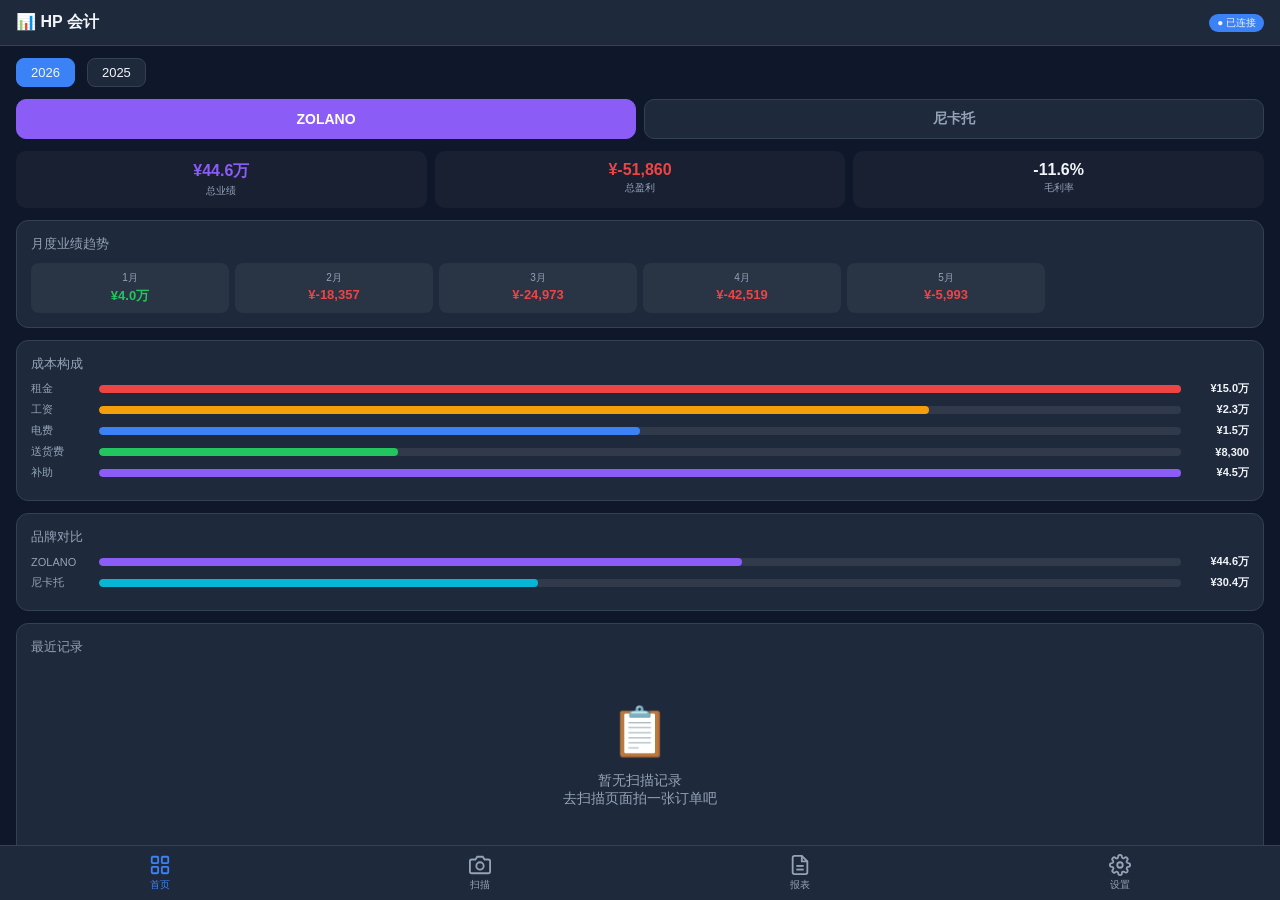
==== docs/index.html @ cd835fe2 "Move to docs/ for GitHub Pages" ====
<!DOCTYPE html>
<html lang="zh-CN">
<head>
<meta charset="UTF-8">
<meta name="viewport" content="width=device-width, initial-scale=1.0, maximum-scale=1.0, user-scalable=no">
<title>HP 会计 — ZOLANO & 尼卡托</title>
<link rel="manifest" href="manifest.json">
<link rel="apple-touch-icon" href="icon-192.png">
<style>
* { margin:0; padding:0; box-sizing:border-box; -webkit-tap-highlight-color:transparent; }
:root {
  --bg: #0f172a; --card: #1e293b; --border: #334155;
  --text: #f1f5f9; --muted: #94a3b8; --accent: #3b82f6;
  --green: #22c55e; --red: #ef4444; --amber: #f59e0b;
  --zolano: #8b5cf6; --nikator: #06b6d4;
}
html, body { height:100%; font-family: -apple-system, "PingFang SC", "Microsoft YaHei", sans-serif; background:var(--bg); color:var(--text); }
body { display:flex; flex-direction:column; }

/* Header */
.header {
  padding:12px 16px; background:var(--card); border-bottom:1px solid var(--border);
  display:flex; align-items:center; justify-content:space-between; flex-shrink:0;
}
.header h1 { font-size:16px; font-weight:600; }
.header .badge { font-size:10px; padding:2px 8px; border-radius:10px; background:var(--accent); }

/* Main Content */
.main { flex:1; overflow-y:auto; padding:12px 16px; padding-bottom:80px; }

/* Bottom Nav */
.nav {
  position:fixed; bottom:0; left:0; right:0; display:flex;
  background:var(--card); border-top:1px solid var(--border); z-index:100;
}
.nav-btn {
  flex:1; display:flex; flex-direction:column; align-items:center; justify-content:center;
  padding:8px 0; background:none; border:none; color:var(--muted); font-size:10px; cursor:pointer;
  transition:color .2s;
}
.nav-btn.active { color:var(--accent); }
.nav-btn svg { width:22px; height:22px; margin-bottom:2px; }

/* Page containers */
.page { display:none; }
.page.active { display:block; }

/* Cards */
.card {
  background:var(--card); border:1px solid var(--border); border-radius:12px;
  padding:14px; margin-bottom:12px;
}
.card-title { font-size:13px; color:var(--muted); margin-bottom:8px; }
.card-value { font-size:24px; font-weight:700; }
.card-sub { font-size:11px; color:var(--muted); margin-top:4px; }

/* Brand tabs */
.brand-tabs { display:flex; gap:8px; margin-bottom:12px; }
.brand-tab {
  flex:1; padding:10px; border-radius:10px; border:1px solid var(--border);
  background:var(--card); color:var(--muted); font-size:14px; font-weight:600;
  cursor:pointer; text-align:center; transition:all .2s;
}
.brand-tab.active-zolano { background:var(--zolano); color:#fff; border-color:var(--zolano); }
.brand-tab.active-nikator { background:var(--nikator); color:#fff; border-color:var(--nikator); }

/* Monthly overview */
.month-grid { display:grid; grid-template-columns:repeat(6,1fr); gap:6px; margin-top:10px; }
.month-cell {
  background:rgba(255,255,255,.05); border-radius:8px; padding:8px 4px; text-align:center;
}
.month-cell .m-label { font-size:10px; color:var(--muted); }
.month-cell .m-val { font-size:13px; font-weight:600; margin-top:2px; }
.month-cell.profit { color:var(--green); }
.month-cell.loss { color:var(--red); }

/* Comparison bar */
.comp-bar { display:flex; align-items:center; gap:8px; margin:6px 0; }
.comp-bar .bar-bg { flex:1; height:8px; background:rgba(255,255,255,.08); border-radius:4px; overflow:hidden; }
.comp-bar .bar-fill { height:100%; border-radius:4px; }
.comp-bar .bar-label { font-size:11px; color:var(--muted); min-width:60px; }
.comp-bar .bar-val { font-size:11px; font-weight:600; min-width:60px; text-align:right; }

/* Scanner page */
.scanner-area {
  width:100%; aspect-ratio:1; background:#000; border-radius:16px;
  display:flex; align-items:center; justify-content:center; position:relative; overflow:hidden;
  margin-bottom:16px;
}
.scanner-area video { width:100%; height:100%; object-fit:cover; }
.scanner-area .overlay {
  position:absolute; inset:0; border:2px solid rgba(255,255,255,.3); border-radius:16px;
  pointer-events:none;
}
.scanner-area .scan-line {
  position:absolute; left:10%; right:10%; height:2px; background:var(--accent);
  box-shadow:0 0 12px var(--accent); animation:scan 2s ease-in-out infinite;
}
@keyframes scan { 0%,100%{top:20%} 50%{top:80%} }

.camera-placeholder { color:var(--muted); font-size:14px; text-align:center; }

.capture-btn {
  width:64px; height:64px; border-radius:50%; border:3px solid #fff;
  background:transparent; cursor:pointer; margin:16px auto; display:block;
  position:relative;
}
.capture-btn::after {
  content:''; position:absolute; inset:4px; border-radius:50%; background:#fff;
}
.capture-btn:active::after { background:var(--accent); }

/* Order form */
.form-group { margin-bottom:12px; }
.form-group label { display:block; font-size:12px; color:var(--muted); margin-bottom:4px; }
.form-group input, .form-group select, .form-group textarea {
  width:100%; padding:10px 12px; background:rgba(255,255,255,.06); border:1px solid var(--border);
  border-radius:8px; color:var(--text); font-size:14px; outline:none;
}
.form-group input:focus, .form-group select:focus { border-color:var(--accent); }
.form-row { display:grid; grid-template-columns:1fr 1fr; gap:10px; }

.submit-btn {
  width:100%; padding:14px; border:none; border-radius:10px; font-size:15px;
  font-weight:600; cursor:pointer; color:#fff;
  background:linear-gradient(135deg, var(--accent), #6366f1);
}
.submit-btn:active { opacity:.85; }
.submit-btn:disabled { opacity:.4; cursor:default; }

/* Upload status */
.upload-status {
  padding:12px; border-radius:10px; margin-top:12px; font-size:13px;
  display:none; align-items:center; gap:8px;
}
.upload-status.success { display:flex; background:rgba(34,197,94,.15); color:var(--green); }
.upload-status.error { display:flex; background:rgba(239,68,68,.15); color:var(--red); }
.upload-status.loading { display:flex; background:rgba(59,130,246,.15); color:var(--accent); }
.spinner { width:16px; height:16px; border:2px solid transparent; border-top-color:currentColor; border-radius:50%; animation:spin .8s linear infinite; }
@keyframes spin { to { transform:rotate(360deg); } }

/* Reports */
.report-summary { display:grid; grid-template-columns:1fr 1fr; gap:10px; }
.report-item { background:rgba(255,255,255,.04); border-radius:10px; padding:12px; }
.report-item .r-label { font-size:11px; color:var(--muted); }
.report-item .r-value { font-size:18px; font-weight:700; margin-top:4px; }

/* History */
.history-item {
  display:flex; align-items:center; gap:10px; padding:10px 0;
  border-bottom:1px solid var(--border);
}
.history-item:last-child { border-bottom:none; }
.history-icon {
  width:36px; height:36px; border-radius:8px; display:flex; align-items:center;
  justify-content:center; font-size:16px; flex-shrink:0;
}
.history-icon.zolano { background:rgba(139,92,246,.2); }
.history-icon.nikator { background:rgba(6,182,212,.2); }
.history-info { flex:1; min-width:0; }
.history-info .h-brand { font-size:12px; font-weight:600; }
.history-info .h-detail { font-size:11px; color:var(--muted); white-space:nowrap; overflow:hidden; text-overflow:ellipsis; }
.history-amount { font-size:14px; font-weight:600; text-align:right; }
.history-amount.positive { color:var(--green); }
.history-amount.negative { color:var(--red); }

/* Settings */
.setting-row {
  display:flex; align-items:center; justify-content:space-between;
  padding:12px 0; border-bottom:1px solid var(--border);
}
.setting-row:last-child { border-bottom:none; }
.setting-label { font-size:14px; }
.setting-desc { font-size:11px; color:var(--muted); margin-top:2px; }
.toggle {
  width:44px; height:24px; border-radius:12px; background:var(--border);
  position:relative; cursor:pointer; transition:background .2s;
}
.toggle.on { background:var(--accent); }
.toggle::after {
  content:''; position:absolute; width:20px; height:20px; border-radius:50%;
  background:#fff; top:2px; left:2px; transition:left .2s;
}
.toggle.on::after { left:22px; }

/* Toast */
.toast {
  position:fixed; top:60px; left:50%; transform:translateX(-50%);
  background:var(--card); border:1px solid var(--border); border-radius:10px;
  padding:10px 20px; font-size:13px; z-index:200; opacity:0;
  transition:opacity .3s, transform .3s; pointer-events:none;
}
.toast.show { opacity:1; transform:translateX(-50%) translateY(0); }

/* Scrollbar */
::-webkit-scrollbar { width:4px; }
::-webkit-scrollbar-thumb { background:var(--border); border-radius:2px; }

/* Empty state */
.empty-state { text-align:center; padding:40px 20px; color:var(--muted); }
.empty-state .empty-icon { font-size:48px; margin-bottom:12px; }
.empty-state .empty-text { font-size:14px; }

/* Year selector */
.year-selector { display:flex; align-items:center; gap:12px; margin-bottom:12px; }
.year-btn {
  padding:6px 14px; border-radius:8px; border:1px solid var(--border);
  background:var(--card); color:var(--text); font-size:13px; cursor:pointer;
}
.year-btn.active { background:var(--accent); border-color:var(--accent); }

/* Quick stats row */
.quick-stats { display:grid; grid-template-columns:repeat(3,1fr); gap:8px; margin-bottom:12px; }
.quick-stat { background:rgba(255,255,255,.04); border-radius:10px; padding:10px; text-align:center; }
.quick-stat .qs-val { font-size:16px; font-weight:700; }
.quick-stat .qs-label { font-size:10px; color:var(--muted); margin-top:2px; }

/* Image preview */
.preview-img {
  width:100%; max-height:200px; object-fit:cover; border-radius:10px;
  margin-bottom:12px; display:none;
}
</style>
</head>
<body>

<!-- Header -->
<div class="header">
  <h1>📊 HP 会计</h1>
  <span class="badge" id="syncBadge">● 已连接</span>
</div>

<!-- Toast -->
<div class="toast" id="toast"></div>

<!-- ===== PAGE 1: Dashboard ===== -->
<div class="main">
  <div class="page active" id="pageDashboard">
    <!-- Year selector -->
    <div class="year-selector">
      <button class="year-btn active" data-year="2026">2026</button>
      <button class="year-btn" data-year="2025">2025</button>
    </div>

    <!-- Brand tabs -->
    <div class="brand-tabs">
      <button class="brand-tab active-zolano" data-brand="zolano">ZOLANO</button>
      <button class="brand-tab" data-brand="nikator">尼卡托</button>
    </div>

    <!-- Quick stats -->
    <div class="quick-stats">
      <div class="quick-stat">
        <div class="qs-val" id="statSales">¥0</div>
        <div class="qs-label">总业绩</div>
      </div>
      <div class="quick-stat">
        <div class="qs-val" id="statProfit">¥0</div>
        <div class="qs-label">总盈利</div>
      </div>
      <div class="quick-stat">
        <div class="qs-val" id="statMargin">0%</div>
        <div class="qs-label">毛利率</div>
      </div>
    </div>

    <!-- Monthly overview -->
    <div class="card">
      <div class="card-title">月度业绩趋势</div>
      <div class="month-grid" id="monthGrid"></div>
    </div>

    <!-- Cost breakdown -->
    <div class="card">
      <div class="card-title">成本构成</div>
      <div id="costBreakdown"></div>
    </div>

    <!-- Comparison (both brands) -->
    <div class="card" id="comparisonCard">
      <div class="card-title">品牌对比</div>
      <div id="comparisonBars"></div>
    </div>

    <!-- Recent transactions -->
    <div class="card">
      <div class="card-title">最近记录</div>
      <div id="recentHistory"></div>
    </div>
  </div>

  <!-- ===== PAGE 2: Scanner ===== -->
  <div class="page" id="pageScanner">
    <div class="scanner-area" id="scannerArea">
      <div class="camera-placeholder" id="cameraPlaceholder">
        <div style="font-size:48px;margin-bottom:12px;">📷</div>
        <div>点击下方按钮开启相机</div>
      </div>
      <video id="cameraVideo" autoplay playsinline style="display:none;"></video>
      <canvas id="captureCanvas" style="display:none;"></canvas>
      <div class="overlay"><div class="scan-line"></div></div>
    </div>
    <img class="preview-img" id="previewImg">
    <button class="capture-btn" id="captureBtn" onclick="handleCapture()"></button>

    <div class="card" id="manualForm" style="display:none;">
      <div class="card-title">手动补录信息</div>
      <div class="form-group">
        <label>品牌</label>
        <select id="formBrand">
          <option value="zolano">ZOLANO</option>
          <option value="nikator">尼卡托</option>
        </select>
      </div>
      <div class="form-row">
        <div class="form-group">
          <label>客户名</label>
          <input type="text" id="formCustomer" placeholder="张先生">
        </div>
        <div class="form-group">
          <label>订单号</label>
          <input type="text" id="formOrder" placeholder="如 1005995">
        </div>
      </div>
      <div class="form-row">
        <div class="form-group">
          <label>销售业绩 (¥)</label>
          <input type="number" id="formSales" placeholder="0">
        </div>
        <div class="form-group">
          <label>出厂成本 (¥)</label>
          <input type="number" id="formCost" placeholder="0">
        </div>
      </div>
      <div class="form-row">
        <div class="form-group">
          <label>日期</label>
          <input type="date" id="formDate">
        </div>
        <div class="form-group">
          <label>产品类型</label>
          <select id="formProduct">
            <option value="sofa">沙发</option>
            <option value="bed">床架</option>
            <option value="mattress">床垫</option>
            <option value="chair">椅子</option>
            <option value="table">桌子</option>
            <option value="other">其他</option>
          </select>
        </div>
      </div>
      <div class="form-group">
        <label>备注</label>
        <textarea id="formNotes" rows="2" placeholder="产品型号、颜色等"></textarea>
      </div>
      <button class="submit-btn" onclick="submitOrder()">📤 发送到会计系统</button>
      <div class="upload-status" id="uploadStatus">
        <div class="spinner"></div>
        <span>正在发送...</span>
      </div>
    </div>
  </div>

  <!-- ===== PAGE 3: Reports ===== -->
  <div class="page" id="pageReports">
    <div class="year-selector">
      <button class="year-btn active" data-year="2026">2026</button>
      <button class="year-btn" data-year="2025">2025</button>
    </div>

    <div class="report-summary">
      <div class="report-item">
        <div class="r-label">本月总业绩</div>
        <div class="r-value" id="rptMonthSales">¥0</div>
      </div>
      <div class="report-item">
        <div class="r-label">本月总盈利</div>
        <div class="r-value" id="rptMonthProfit">¥0</div>
      </div>
      <div class="report-item">
        <div class="r-label">累计业绩 (YTD)</div>
        <div class="r-value" id="rptYtdSales">¥0</div>
      </div>
      <div class="report-item">
        <div class="r-label">累计盈利 (YTD)</div>
        <div class="r-value" id="rptYtdProfit">¥0</div>
      </div>
    </div>

    <div class="card" style="margin-top:12px;">
      <div class="card-title">月度明细</div>
      <div id="monthlyDetail"></div>
    </div>

    <div class="card">
      <div class="card-title">品牌对比</div>
      <div id="reportComparison"></div>
    </div>

    <button class="submit-btn" style="margin-top:12px;" onclick="generateReport()">📄 生成报告</button>
  </div>

  <!-- ===== PAGE 4: Settings ===== -->
  <div class="page" id="pageSettings">
    <div class="card">
      <div class="card-title">上传设置</div>
      <div class="form-group">
        <label>Webhook URL</label>
        <input type="url" id="webhookUrl" placeholder="https://your-server.com/api/upload" value="">
      </div>
      <div class="setting-row">
        <div>
          <div class="setting-label">自动上传</div>
          <div class="setting-desc">拍照后自动发送到服务器</div>
        </div>
        <div class="toggle on" id="toggleAutoUpload" onclick="toggleSetting(this)"></div>
      </div>
      <div class="setting-row">
        <div>
          <div class="setting-label">离线存储</div>
          <div class="setting-desc">无网络时保存到本地</div>
        </div>
        <div class="toggle on" id="toggleOffline" onclick="toggleSetting(this)"></div>
      </div>
    </div>

    <div class="card">
      <div class="card-title">数据管理</div>
      <div class="setting-row" onclick="exportData()" style="cursor:pointer;">
        <div>
          <div class="setting-label">导出数据</div>
          <div class="setting-desc">下载所有记录为JSON</div>
        </div>
        <span>→</span>
      </div>
      <div class="setting-row" onclick="importData()" style="cursor:pointer;">
        <div>
          <div class="setting-label">导入数据</div>
          <div class="setting-desc">从JSON文件恢复</div>
        </div>
        <span>→</span>
      </div>
      <div class="setting-row" onclick="clearData()" style="cursor:pointer;">
        <div>
          <div class="setting-label">清除所有数据</div>
          <div class="setting-desc">不可恢复的操作</div>
        </div>
        <span style="color:var(--red);">⚠</span>
      </div>
    </div>

    <div class="card">
      <div class="card-title">关于</div>
      <div class="setting-row">
        <div class="setting-label">版本</div>
        <span style="color:var(--muted);">v1.0.0</span>
      </div>
      <div class="setting-row">
        <div class="setting-label">存储使用</div>
        <span style="color:var(--muted);" id="storageUsed">0 KB</span>
      </div>
    </div>

    <input type="file" id="importInput" accept=".json" style="display:none;" onchange="handleImport(event)">
  </div>
</div>

<!-- Bottom Navigation -->
<nav class="nav">
  <button class="nav-btn active" data-page="pageDashboard" onclick="switchPage(this)">
    <svg viewBox="0 0 24 24" fill="none" stroke="currentColor" stroke-width="2"><rect x="3" y="3" width="7" height="7" rx="1"/><rect x="14" y="3" width="7" height="7" rx="1"/><rect x="3" y="14" width="7" height="7" rx="1"/><rect x="14" y="14" width="7" height="7" rx="1"/></svg>
    首页
  </button>
  <button class="nav-btn" data-page="pageScanner" onclick="switchPage(this)">
    <svg viewBox="0 0 24 24" fill="none" stroke="currentColor" stroke-width="2"><path d="M23 19a2 2 0 01-2 2H3a2 2 0 01-2-2V8a2 2 0 012-2h4l2-3h6l2 3h4a2 2 0 012 2z"/><circle cx="12" cy="13" r="4"/></svg>
    扫描
  </button>
  <button class="nav-btn" data-page="pageReports" onclick="switchPage(this)">
    <svg viewBox="0 0 24 24" fill="none" stroke="currentColor" stroke-width="2"><path d="M14 2H6a2 2 0 00-2 2v16a2 2 0 002 2h12a2 2 0 002-2V8z"/><polyline points="14,2 14,8 20,8"/><line x1="16" y1="13" x2="8" y2="13"/><line x1="16" y1="17" x2="8" y2="17"/></svg>
    报表
  </button>
  <button class="nav-btn" data-page="pageSettings" onclick="switchPage(this)">
    <svg viewBox="0 0 24 24" fill="none" stroke="currentColor" stroke-width="2"><circle cx="12" cy="12" r="3"/><path d="M19.4 15a1.65 1.65 0 00.33 1.82l.06.06a2 2 0 010 2.83 2 2 0 01-2.83 0l-.06-.06a1.65 1.65 0 00-1.82-.33 1.65 1.65 0 00-1 1.51V21a2 2 0 01-4 0v-.09A1.65 1.65 0 009 19.4a1.65 1.65 0 00-1.82.33l-.06.06a2 2 0 01-2.83-2.83l.06-.06A1.65 1.65 0 004.68 15a1.65 1.65 0 00-1.51-1H3a2 2 0 010-4h.09A1.65 1.65 0 004.6 9a1.65 1.65 0 00-.33-1.82l-.06-.06a2 2 0 012.83-2.83l.06.06A1.65 1.65 0 009 4.68a1.65 1.65 0 001-1.51V3a2 2 0 014 0v.09a1.65 1.65 0 001 1.51 1.65 1.65 0 001.82-.33l.06-.06a2 2 0 012.83 2.83l-.06.06A1.65 1.65 0 0019.4 9a1.65 1.65 0 001.51 1H21a2 2 0 010 4h-.09a1.65 1.65 0 00-1.51 1z"/></svg>
    设置
  </button>
</nav>

<script src="app.js"></script>
</body>
</html>
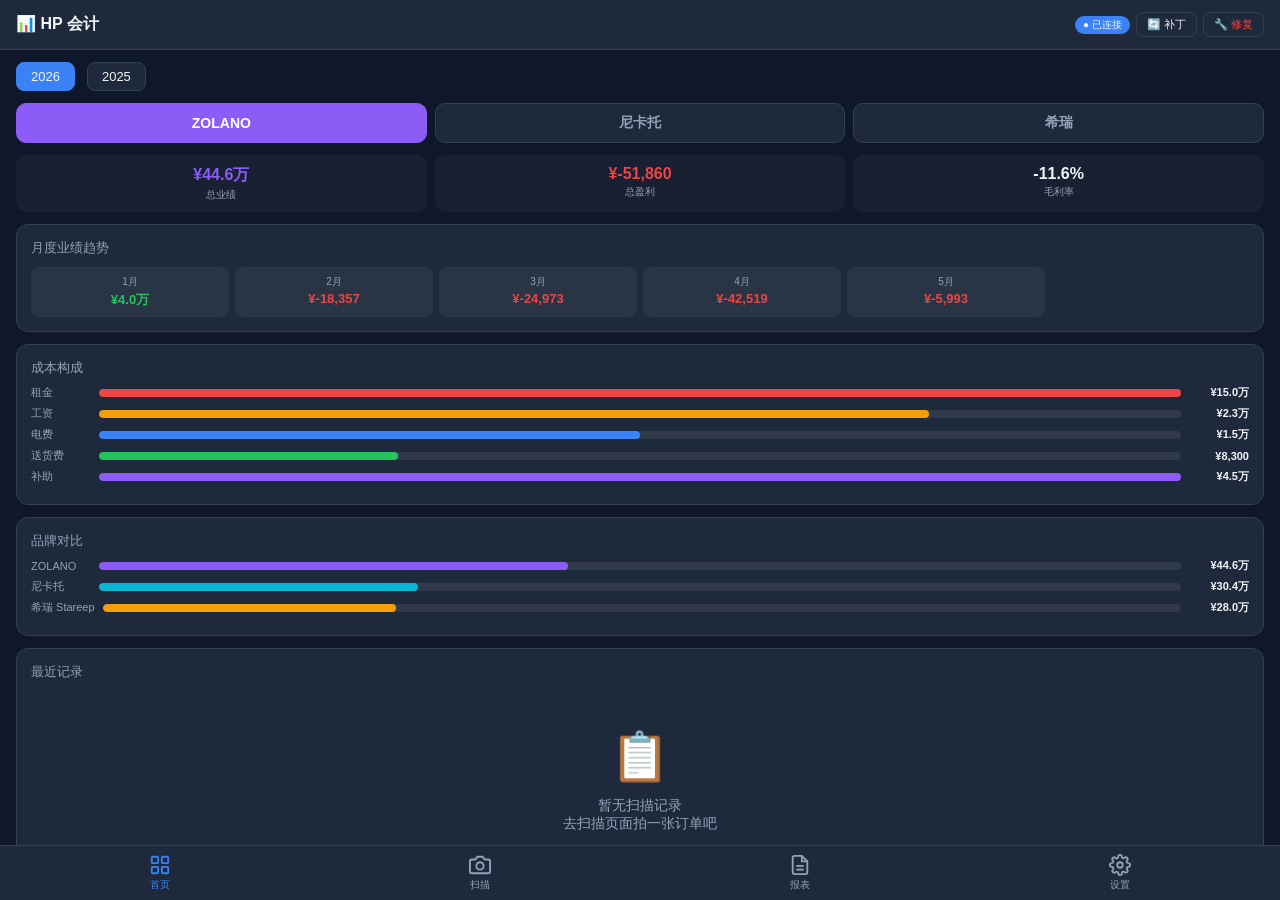
==== commit 7fefd4b1: "v1.3: 补丁按钮联网更新 + 修复按钮" ====
--- a/docs/index.html
+++ b/docs/index.html
@@ -63,6 +63,7 @@
 }
 .brand-tab.active-zolano { background:var(--zolano); color:#fff; border-color:var(--zolano); }
 .brand-tab.active-nikator { background:var(--nikator); color:#fff; border-color:var(--nikator); }
+.brand-tab.active-stareep { background:var(--amber); color:#000; border-color:var(--amber); }
 
 /* Monthly overview */
 .month-grid { display:grid; grid-template-columns:repeat(6,1fr); gap:6px; margin-top:10px; }
@@ -227,7 +228,11 @@
 <!-- Header -->
 <div class="header">
   <h1>📊 HP 会计</h1>
-  <span class="badge" id="syncBadge">● 已连接</span>
+  <div style="display:flex;gap:6px;align-items:center;">
+    <span class="badge" id="syncBadge">● 已连接</span>
+    <button id="patchBtn" style="padding:4px 10px;border-radius:8px;border:1px solid var(--border);background:var(--card);color:var(--text);font-size:11px;cursor:pointer;" onclick="applyPatch()">🔄 补丁</button>
+    <button onclick="repairApp()" style="padding:4px 10px;border-radius:8px;border:1px solid var(--border);background:var(--card);color:var(--red);font-size:11px;cursor:pointer;">🔧 修复</button>
+  </div>
 </div>
 
 <!-- Toast -->
@@ -246,6 +251,7 @@
     <div class="brand-tabs">
       <button class="brand-tab active-zolano" data-brand="zolano">ZOLANO</button>
       <button class="brand-tab" data-brand="nikator">尼卡托</button>
+      <button class="brand-tab" data-brand="stareep">希瑞</button>
     </div>
 
     <!-- Quick stats -->
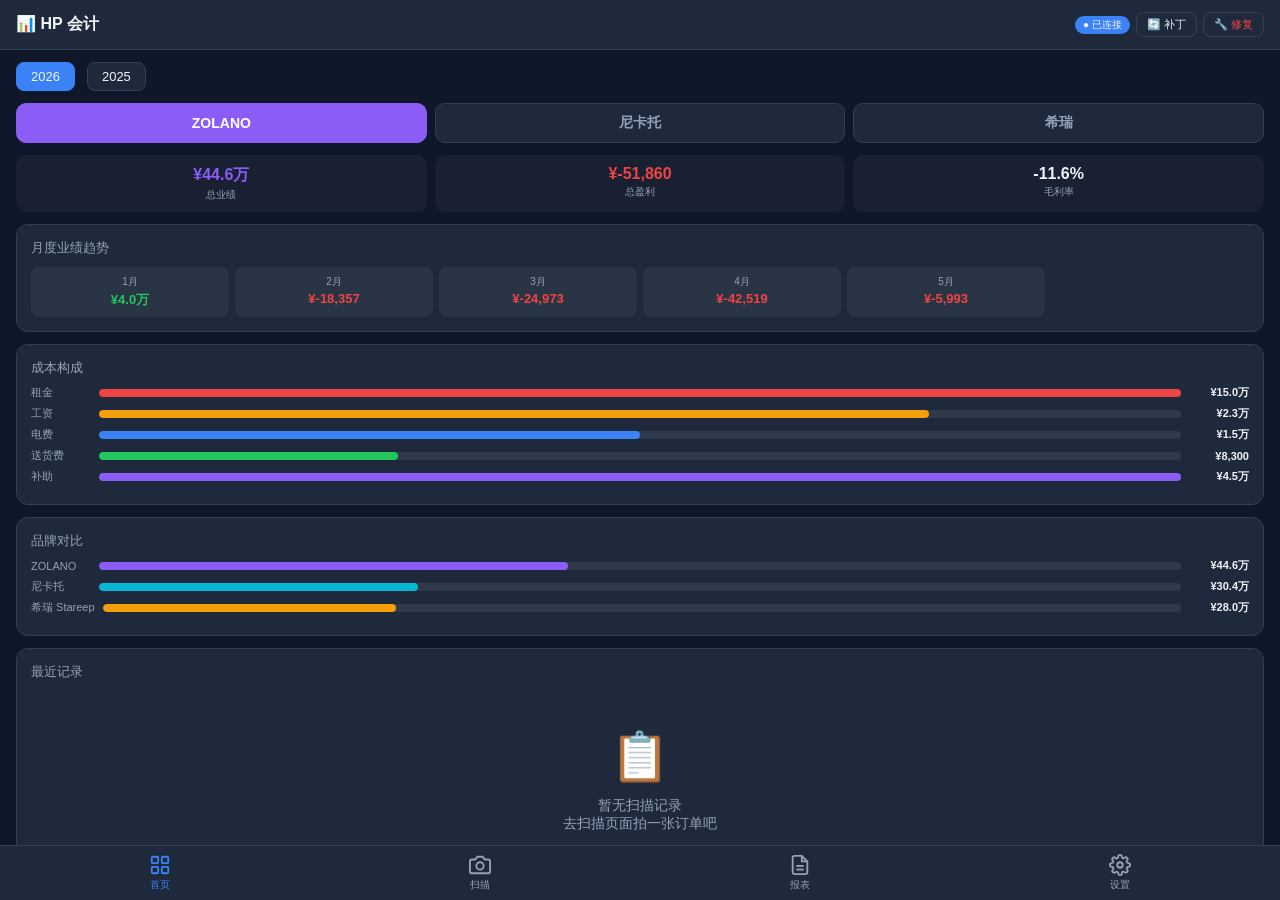
==== commit bd7cc288: "v1.4: 修复希瑞CSS + 补丁联网更新 + 修复按钮" ====
--- a/docs/index.html
+++ b/docs/index.html
@@ -220,6 +220,12 @@
 .preview-img {
   width:100%; max-height:200px; object-fit:cover; border-radius:10px;
   margin-bottom:12px; display:none;
+}
+
+/* Stareep order cards */
+.stareep-orders { display:flex; flex-direction:column; gap:8px; }
+.stareep-order-card {
+  background:var(--card); border:1px solid var(--border); border-radius:12px; padding:14px;
 }
 </style>
 </head>
